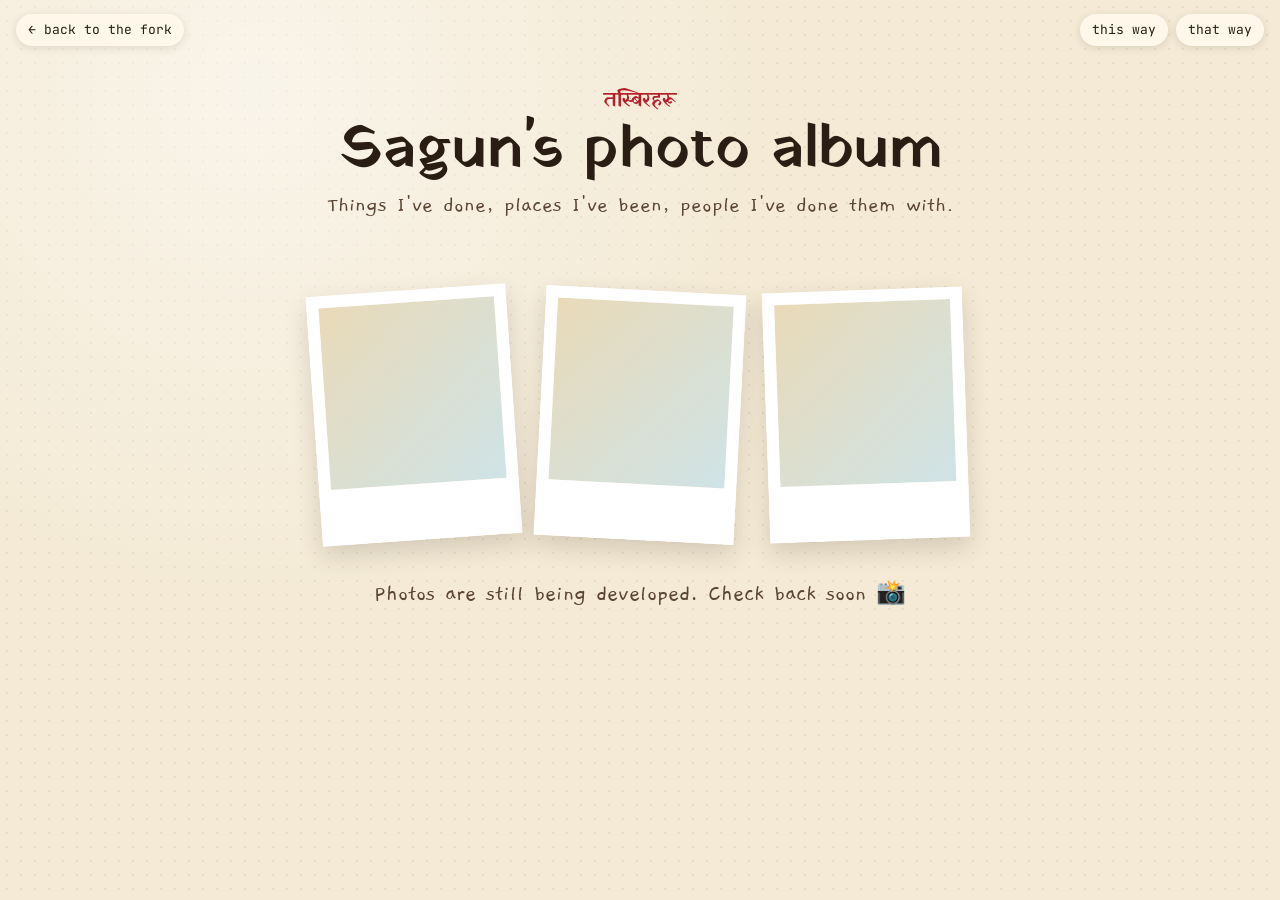
==== photos.html @ cfeebd0d "Photo album page with a photos button on the hello page; climb script with synced side cards, yeti a" ====
<!doctype html>
<html lang="en">
<head>
  <meta charset="utf-8" />
  <meta name="viewport" content="width=device-width, initial-scale=1" />
  <title>Sagun's Photo Album</title>
  <meta name="description" content="Photos of things Sagun has done: research, campus, Nepal, travel and everything in between." />
  <meta name="theme-color" content="#f4ead5" />
  <link rel="icon" href="assets/favicon.svg" type="image/svg+xml" />
  <link rel="preconnect" href="https://fonts.googleapis.com" />
  <link rel="preconnect" href="https://fonts.gstatic.com" crossorigin />
  <link href="https://fonts.googleapis.com/css2?family=Mukta:wght@400;500;700&family=Yatra+One&family=JetBrains+Mono:wght@400;600&family=Gaegu:wght@400;700&display=swap" rel="stylesheet" />
  <link rel="stylesheet" href="css/base.css" />
  <link rel="stylesheet" href="css/photos.css" />
</head>
<body class="album">
  <header class="album__top">
    <a href="index.html">← back to the fork</a>
    <nav>
      <a href="this-way.html">this way</a>
      <a href="that-way.html">that way</a>
    </nav>
  </header>

  <main class="album__main">
    <header class="album__head">
      <p class="album__kicker" lang="ne">तस्बिरहरू</p>
      <h1>Sagun's photo album</h1>
      <p class="album__sub">Things I've done, places I've been, people I've done them with.</p>
    </header>

    <div class="album__filters" role="toolbar" aria-label="Filter photos" hidden></div>

    <ul class="album__grid" aria-live="polite"></ul>

    <div class="album__empty" hidden>
      <div class="album__blank" style="--r:-4deg"></div>
      <div class="album__blank" style="--r:3deg"></div>
      <div class="album__blank" style="--r:-2deg"></div>
      <p>Photos are still being developed. Check back soon 📸</p>
    </div>
  </main>

  <div class="lightbox" role="dialog" aria-modal="true" aria-label="Photo" hidden>
    <button class="lightbox__close" type="button" aria-label="Close">×</button>
    <button class="lightbox__nav lightbox__nav--prev" type="button" aria-label="Previous photo">‹</button>
    <figure class="lightbox__card">
      <img class="lightbox__img" alt="" />
      <figcaption>
        <h2 class="lightbox__title"></h2>
        <p class="lightbox__caption"></p>
        <p class="lightbox__meta"></p>
      </figcaption>
    </figure>
    <button class="lightbox__nav lightbox__nav--next" type="button" aria-label="Next photo">›</button>
  </div>

  <script src="js/content.js"></script>
  <script src="js/photos.js"></script>
</body>
</html>
---- css/base.css ----
:root {
  --ink: #2a1d14;
  --ink-soft: #5b4636;
  --paper: #f4ead5;
  --paper-2: #e9dab8;
  --red: #b3202a;
  --gold: #e3a526;
  --forest: #13301f;
  --moss: #5b7f3a;
  --lake: #2f7f99;
  --wood: #6b4226;
  --wood-2: #8a5a35;
  --cream: #fff8ea;

  --font-display: "Yatra One", "Mukta", system-ui, sans-serif;
  --font-body: "Mukta", system-ui, -apple-system, "Segoe UI", sans-serif;
  --font-mono: "JetBrains Mono", ui-monospace, Menlo, monospace;

  /* Sagun's look — tweak the outfit here */
  --hair: #141217;            /* black */
  --hair-dark: #0b0a0d;
  --hair-tips: #6b8a43;       /* olive-green ends */
  --hair-tips-dark: #445f2e;
  --bangs: #1b2c48;           /* deep black-blue front pieces */
  --bangs-dark: #0e1626;
  --pants: #6b6a48;           /* olive cargo pants */
  --pants-dark: #4f4e34;
  --skin: #c99068;
  --skin-shade: #b27a53;
  --top: #151116;             /* black smocked tube top */
  --top-smock: #2e2830;
  --shoe: #2a1a12;

  /* dhaka-weave ribbon used as a motif everywhere */
  --dhaka: url("data:image/svg+xml,%3Csvg xmlns='http://www.w3.org/2000/svg' width='16' height='16'%3E%3Crect width='16' height='16' fill='%23b3202a'/%3E%3Cpath d='M0 8L8 0L16 8L8 16Z' fill='%231d1a1a'/%3E%3Cpath d='M4 8L8 4L12 8L8 12Z' fill='%23e3a526'/%3E%3Crect x='7' y='7' width='2' height='2' fill='%23fff6e4'/%3E%3C/svg%3E");
}

*,
*::before,
*::after {
  box-sizing: border-box;
}

html,
body {
  margin: 0;
  padding: 0;
}

body {
  font-family: var(--font-body);
  color: var(--ink);
  background: var(--forest);
  font-size: 18px;
  line-height: 1.55;
  -webkit-font-smoothing: antialiased;
  overflow-x: hidden;
}

a {
  color: inherit;
}

img,
svg {
  display: block;
  max-width: 100%;
}

.visually-hidden {
  position: absolute !important;
  width: 1px;
  height: 1px;
  overflow: hidden;
  clip: rect(0 0 0 0);
  white-space: nowrap;
}

.scene-canvas {
  position: fixed;
  inset: 0;
  width: 100%;
  height: 100%;
  z-index: 0;
  display: block;
}

.dhaka-strip {
  height: 10px;
  background: var(--dhaka);
  background-size: 10px 10px;
}

/* character animation */
.sagun {
  width: 100%;
  height: 100%;
  overflow: visible;
}
.sagun__arm-wave {
  transform-box: view-box;
  transform-origin: 131px 139px;
  animation: sagun-wave 1.4s ease-in-out infinite;
}
.sagun__head {
  transform-box: view-box;
  transform-origin: 100px 120px;
  animation: sagun-tilt 2.8s ease-in-out infinite;
}
.sagun__eyes {
  transform-box: view-box;
  transform-origin: 100px 86px;
  animation: sagun-blink 4.5s infinite;
}
@keyframes sagun-wave {
  0%, 100% { transform: rotate(0deg); }
  25% { transform: rotate(-16deg); }
  50% { transform: rotate(6deg); }
  75% { transform: rotate(-12deg); }
}
@keyframes sagun-tilt {
  0%, 100% { transform: rotate(-2deg); }
  50% { transform: rotate(3deg); }
}
@keyframes sagun-blink {
  0%, 94%, 100% { transform: scaleY(1); }
  96% { transform: scaleY(0.1); }
}

/* walking pose: legs scissor, arms swing, body bobs */
.sagun__leg,
.sagun__swing,
.sagun__body {
  transform-box: view-box;
}
.sagun__leg--l { transform-origin: 86px 210px; }
.sagun__leg--r { transform-origin: 114px 210px; }
.sagun__swing { transform-origin: 69px 139px; }
.sagun--walk .sagun__leg--l { animation: sagun-step 0.7s linear infinite; }
.sagun--walk .sagun__leg--r { animation: sagun-step 0.7s linear -0.35s infinite; }
.sagun--walk .sagun__swing--l { animation: sagun-swing 0.7s ease-in-out infinite; }
.sagun--walk .sagun__swing--r { animation: sagun-swing 0.7s ease-in-out -0.35s infinite; }
.sagun--walk .sagun__body { transform-origin: 100px 340px; animation: sagun-bob 0.35s ease-in-out infinite alternate; }
/* a clear stride: one leg lifts and swings forward while the other plants */
@keyframes sagun-step {
  0%, 100% { transform: rotate(-9deg) translateY(-9px); }
  25% { transform: rotate(0deg) translateY(-4px); }
  50% { transform: rotate(8deg) translateY(0); }
  75% { transform: rotate(0deg) translateY(0); }
}
@keyframes sagun-swing {
  0%, 100% { transform: rotate(14deg); }
  50% { transform: rotate(-14deg); }
}
@keyframes sagun-bob {
  from { transform: translateY(0) rotate(-1.5deg); }
  to { transform: translateY(-6px) rotate(1.5deg); }
}

/* a walker shows the wave pose when idle, the walk pose while moving */
.walker {
  display: block;
  aspect-ratio: 200 / 360;
}
.walker__pose {
  position: absolute;
  inset: 0;
  display: block;
  transition: opacity 0.15s;
}
.walker__pose--walk,
.walker.is-walking .walker__pose--wave {
  opacity: 0;
}
.walker.is-walking .walker__pose--walk {
  opacity: 1;
}

@media (prefers-reduced-motion: reduce) {
  *,
  *::before,
  *::after {
    animation-duration: 0.001ms !important;
    animation-iteration-count: 1 !important;
    transition-duration: 0.001ms !important;
    scroll-behavior: auto !important;
  }
  /* the walk cycle only plays while the reader is scrolling, so keep it */
  .sagun--walk .sagun__leg,
  .sagun--walk .sagun__swing,
  .sagun--walk .sagun__body {
    animation-duration: 0.7s !important;
    animation-iteration-count: infinite !important;
  }
  .sagun--walk .sagun__body {
    animation-duration: 0.35s !important;
  }
}

:focus-visible {
  outline: 3px solid var(--gold);
  outline-offset: 3px;
}

/* sound on/off */
.sound-toggle {
  position: fixed;
  z-index: 12;
  right: 16px;
  bottom: 16px;
  padding: 8px 14px;
  border: 0;
  border-radius: 99px;
  font: 600 14px var(--font-body);
  color: var(--ink);
  background: rgba(255, 248, 234, 0.92);
  box-shadow: 0 6px 16px rgba(0, 0, 0, 0.18);
  cursor: pointer;
}
.sound-toggle[aria-pressed="false"] {
  animation: sound-nudge 2.4s 2s ease-in-out 3;
}
@keyframes sound-nudge {
  0%, 100% { transform: none; }
  10% { transform: rotate(-6deg) scale(1.06); }
  20% { transform: rotate(5deg) scale(1.06); }
  30% { transform: none; }
}
/* on the climb the altimeter owns the bottom-right on phones */
body.trail .sound-toggle {
  left: 16px;
  right: auto;
}

/* talking: the smile gives way to a mouth that opens and closes */
.sagun__mouth {
  opacity: 0;
  transform-box: fill-box;
  transform-origin: 50% 30%;
}
.is-talking .sagun__smile {
  opacity: 0;
}
.is-talking .sagun__mouth {
  opacity: 1;
  animation: sagun-talk 0.26s ease-in-out infinite alternate;
}
@keyframes sagun-talk {
  from { transform: scaleY(0.25); }
  to { transform: scaleY(1); }
}
/* on the climb (seen from behind) a little head-bob while she talks */
.hiker.is-talking .hiker__fig {
  animation: hiker-nod 0.5s ease-in-out infinite alternate;
}
@keyframes hiker-nod {
  from { transform: translateY(0) rotate(-0.6deg); }
  to { transform: translateY(-1.5px) rotate(0.6deg); }
}
@media (prefers-reduced-motion: reduce) {
  .is-talking .sagun__mouth { animation-duration: 0.26s !important; animation-iteration-count: infinite !important; }
}
---- css/photos.css ----
/* Photo album page: a scrapbook wall of polaroids */
.album {
  --hand: "Gaegu", "Mukta", cursive;
  min-height: 100vh;
  margin: 0;
  color: var(--ink);
  font-family: var(--font-body);
  background:
    radial-gradient(circle at 20% 10%, rgba(255, 255, 255, 0.5), transparent 40%),
    radial-gradient(rgba(107, 66, 38, 0.08) 1px, transparent 1.4px) 0 0 / 14px 14px,
    var(--paper);
}
.album.is-locked {
  overflow: hidden;
}

.album__top {
  display: flex;
  justify-content: space-between;
  align-items: center;
  gap: 12px;
  padding: 14px 16px;
  font-family: var(--font-mono);
  font-size: 13px;
}
.album__top nav {
  display: flex;
  gap: 8px;
}
.album__top a {
  padding: 6px 12px;
  border-radius: 99px;
  color: var(--ink);
  text-decoration: none;
  background: var(--cream);
  box-shadow: 0 2px 8px rgba(42, 29, 20, 0.12);
}
.album__top a:hover,
.album__top a:focus-visible {
  background: #fff;
}

.album__main {
  max-width: 1180px;
  margin: 0 auto;
  padding: 8px 16px 72px;
}
.album__head {
  text-align: center;
  margin: 18px 0 26px;
}
.album__kicker {
  margin: 0;
  font-family: var(--font-display);
  font-size: 20px;
  color: var(--red);
}
.album__head h1 {
  margin: 2px 0 6px;
  font-family: var(--font-display);
  font-weight: 400;
  font-size: clamp(36px, 6vw, 60px);
  line-height: 1.05;
}
.album__sub {
  margin: 0;
  font-family: var(--hand);
  font-size: 23px;
  color: var(--ink-soft);
}

/* filter chips */
.album__filters {
  display: flex;
  flex-wrap: wrap;
  justify-content: center;
  gap: 8px;
  margin: 0 0 30px;
}
.chip {
  padding: 6px 14px;
  border: 2px solid var(--ink);
  border-radius: 99px;
  font: 600 13px var(--font-mono);
  color: var(--ink);
  background: transparent;
  cursor: pointer;
  text-transform: lowercase;
}
.chip[aria-pressed="true"] {
  color: var(--cream);
  background: var(--ink);
}
.chip:hover {
  background: rgba(42, 29, 20, 0.08);
}
.chip[aria-pressed="true"]:hover {
  background: var(--ink);
}

/* the wall: even grid, in the order photos are listed */
.album__grid {
  list-style: none;
  margin: 0;
  padding: 0;
  display: grid;
  grid-template-columns: repeat(auto-fill, minmax(230px, 1fr));
  gap: 38px 30px;
  align-items: start;
}
.snap {
  position: relative;
  margin: 0;
  padding: 12px 12px 14px;
  background: #fff;
  box-shadow: 0 10px 24px rgba(42, 29, 20, 0.18);
  transform: rotate(var(--r, 0deg));
  transition: transform 0.35s cubic-bezier(0.3, 1.7, 0.5, 1), box-shadow 0.35s;
  animation: snap-in 0.6s both;
}
.snap[hidden] {
  display: none;
}
.snap::before {
  /* washi tape */
  content: "";
  position: absolute;
  top: -11px;
  left: 50%;
  width: 72px;
  height: 22px;
  margin-left: -36px;
  background: rgba(227, 165, 38, 0.55);
  transform: rotate(calc(var(--r, 0deg) * -1.6));
  box-shadow: 0 1px 2px rgba(0, 0, 0, 0.08);
}
.snap:nth-child(3n + 2)::before {
  background: rgba(47, 127, 153, 0.45);
}
.snap:nth-child(3n)::before {
  background: rgba(179, 32, 42, 0.4);
}
.snap:hover,
.snap:focus-within {
  transform: rotate(0deg) scale(1.03);
  box-shadow: 0 16px 34px rgba(42, 29, 20, 0.24);
  z-index: 1;
}
.snap__btn {
  display: block;
  width: 100%;
  padding: 0;
  border: 0;
  background: #eee4cf;
  cursor: zoom-in;
}
.snap__btn img {
  display: block;
  width: 100%;
  aspect-ratio: 4 / 5;
  object-fit: cover;
  object-position: var(--focus, 50% 50%);
}
.snap h3 {
  margin: 10px 0 0;
  font-family: var(--hand);
  font-weight: 700;
  font-size: 25px;
  line-height: 1.05;
}
.snap__caption {
  margin: 4px 0 0;
  font-family: var(--hand);
  font-size: 19px;
  line-height: 1.2;
  color: var(--ink-soft);
}
.snap__meta {
  margin: 8px 0 0;
  font-family: var(--font-mono);
  font-size: 11px;
  color: var(--lake);
}
@keyframes snap-in {
  from {
    opacity: 0;
    transform: translateY(18px) rotate(var(--r, 0deg));
  }
}

/* nothing uploaded yet */
.album__empty {
  display: flex;
  flex-wrap: wrap;
  justify-content: center;
  gap: 26px;
  padding-top: 10px;
}
.album__empty[hidden] {
  display: none;
}
.album__blank {
  width: 200px;
  height: 250px;
  border: 12px solid #fff;
  border-bottom-width: 56px;
  background: linear-gradient(135deg, #e9dab8, #cfe3e6);
  box-shadow: 0 10px 24px rgba(42, 29, 20, 0.16);
  transform: rotate(var(--r));
}
.album__empty p {
  flex-basis: 100%;
  margin: 10px 0 0;
  text-align: center;
  font-family: var(--hand);
  font-size: 24px;
  color: var(--ink-soft);
}

/* lightbox */
.lightbox {
  position: fixed;
  inset: 0;
  z-index: 20;
  display: grid;
  grid-template-columns: auto 1fr auto;
  align-items: center;
  gap: 8px;
  padding: 16px;
  background: rgba(24, 17, 12, 0.86);
  animation: fade 0.2s both;
}
.lightbox[hidden] {
  display: none;
}
.lightbox__card {
  justify-self: center;
  max-width: min(960px, 100%);
  margin: 0;
  padding: 14px 14px 18px;
  background: #fff;
  box-shadow: 0 20px 60px rgba(0, 0, 0, 0.4);
  animation: pop 0.3s cubic-bezier(0.3, 1.5, 0.5, 1) both;
}
.lightbox__img {
  display: block;
  max-width: 100%;
  max-height: 72vh;
  margin: 0 auto;
  object-fit: contain;
}
.lightbox__title {
  margin: 12px 0 0;
  font-family: var(--hand);
  font-size: 30px;
  line-height: 1.05;
}
.lightbox__caption {
  margin: 4px 0 0;
  font-family: var(--hand);
  font-size: 21px;
  color: var(--ink-soft);
}
.lightbox__caption:empty,
.lightbox__meta:empty {
  display: none;
}
.lightbox__meta {
  margin: 8px 0 0;
  font-family: var(--font-mono);
  font-size: 12px;
  color: var(--lake);
}
.lightbox__close,
.lightbox__nav {
  display: grid;
  place-items: center;
  width: 46px;
  height: 46px;
  border: 0;
  border-radius: 50%;
  font-size: 30px;
  line-height: 1;
  color: var(--ink);
  background: var(--cream);
  cursor: pointer;
}
.lightbox__nav[hidden] {
  visibility: hidden;
  display: grid;
}
.lightbox__close {
  position: absolute;
  top: 14px;
  right: 14px;
}
@keyframes fade {
  from {
    opacity: 0;
  }
}
@keyframes pop {
  from {
    transform: scale(0.94);
    opacity: 0;
  }
}

@media (max-width: 620px) {
  .album__grid {
    grid-template-columns: repeat(2, 1fr);
    gap: 26px 16px;
  }
  .snap {
    padding: 8px 8px 10px;
  }
  .snap h3 {
    font-size: 20px;
  }
  .snap__caption {
    font-size: 16px;
  }
  .lightbox {
    grid-template-columns: 1fr;
    padding: 64px 12px 12px;
  }
  .lightbox__nav {
    display: none;
  }
}

@media (prefers-reduced-motion: reduce) {
  .snap,
  .lightbox,
  .lightbox__card {
    animation: none;
  }
}
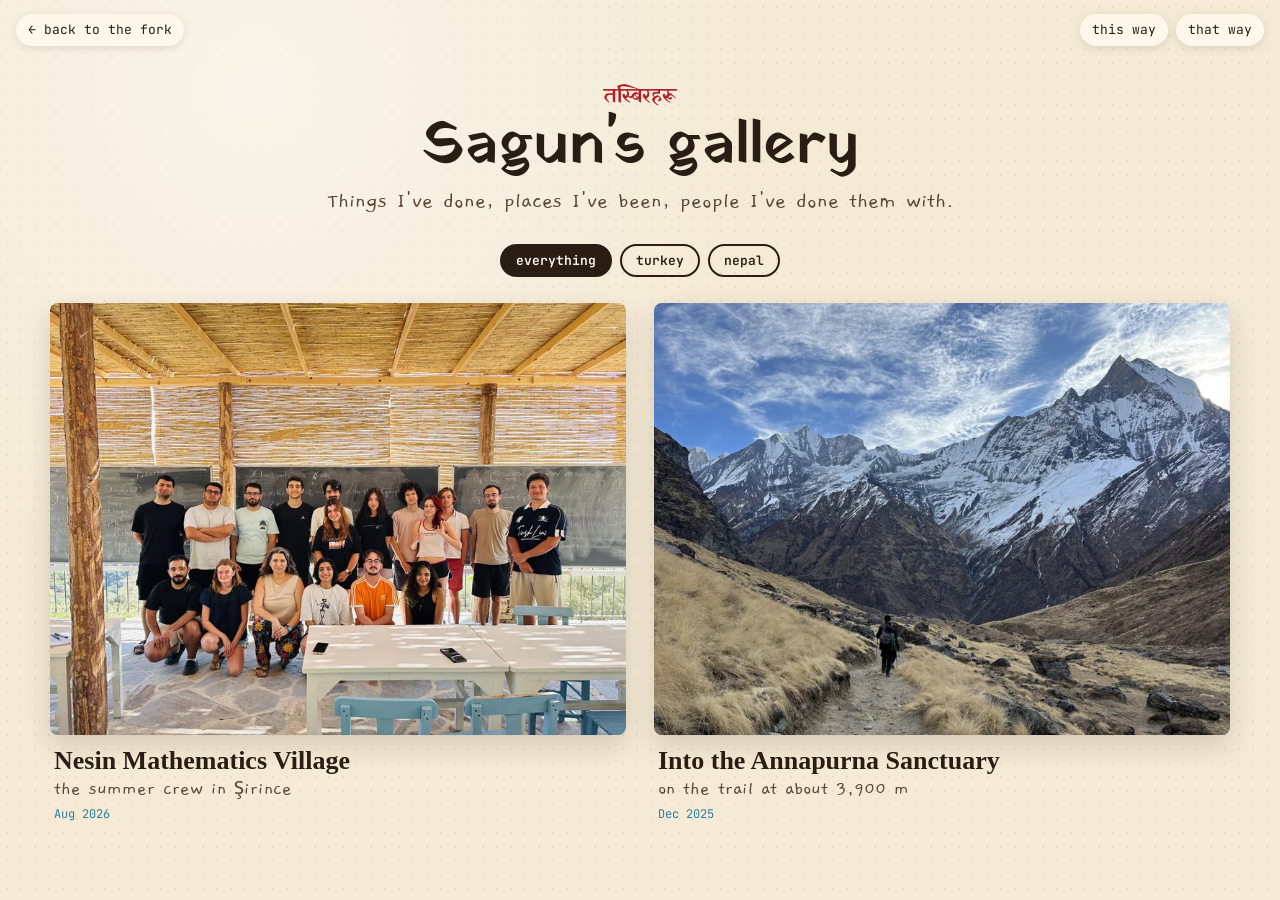
==== commit cd65c096: "Gallery: two-column scrolling layout, auto-built from assets/album via GitHub Action; first photos f" ====
--- a/photos.html
+++ b/photos.html
@@ -3,7 +3,7 @@
 <head>
   <meta charset="utf-8" />
   <meta name="viewport" content="width=device-width, initial-scale=1" />
-  <title>Sagun's Photo Album</title>
+  <title>Sagun's Gallery</title>
   <meta name="description" content="Photos of things Sagun has done: research, campus, Nepal, travel and everything in between." />
   <meta name="theme-color" content="#f4ead5" />
   <link rel="icon" href="assets/favicon.svg" type="image/svg+xml" />
@@ -25,13 +25,13 @@
   <main class="album__main">
     <header class="album__head">
       <p class="album__kicker" lang="ne">तस्बिरहरू</p>
-      <h1>Sagun's photo album</h1>
+      <h1>Sagun's gallery</h1>
       <p class="album__sub">Things I've done, places I've been, people I've done them with.</p>
     </header>
 
     <div class="album__filters" role="toolbar" aria-label="Filter photos" hidden></div>
 
-    <ul class="album__grid" aria-live="polite"></ul>
+    <div class="gallery" aria-live="polite"></div>
 
     <div class="album__empty" hidden>
       <div class="album__blank" style="--r:-4deg"></div>
@@ -44,7 +44,7 @@
   <div class="lightbox" role="dialog" aria-modal="true" aria-label="Photo" hidden>
     <button class="lightbox__close" type="button" aria-label="Close">×</button>
     <button class="lightbox__nav lightbox__nav--prev" type="button" aria-label="Previous photo">‹</button>
-    <figure class="lightbox__card">
+    <figure class="lightbox__fig">
       <img class="lightbox__img" alt="" />
       <figcaption>
         <h2 class="lightbox__title"></h2>
@@ -53,6 +53,7 @@
       </figcaption>
     </figure>
     <button class="lightbox__nav lightbox__nav--next" type="button" aria-label="Next photo">›</button>
+    <p class="lightbox__count" aria-hidden="true"></p>
   </div>
 
   <script src="js/content.js"></script>
--- a/css/photos.css
+++ b/css/photos.css
@@ -1,4 +1,4 @@
-/* Photo album page: a scrapbook wall of polaroids */
+/* Gallery page: justified rows of photos on warm paper */
 .album {
   --hand: "Gaegu", "Mukta", cursive;
   min-height: 100vh;
@@ -41,13 +41,13 @@
 }
 
 .album__main {
-  max-width: 1180px;
+  max-width: 1400px;
   margin: 0 auto;
-  padding: 8px 16px 72px;
+  padding: 8px 20px 72px;
 }
 .album__head {
   text-align: center;
-  margin: 18px 0 26px;
+  margin: 14px 0 24px;
 }
 .album__kicker {
   margin: 0;
@@ -69,13 +69,13 @@
   color: var(--ink-soft);
 }
 
-/* filter chips */
+/* category filters */
 .album__filters {
   display: flex;
   flex-wrap: wrap;
   justify-content: center;
   gap: 8px;
-  margin: 0 0 30px;
+  margin: 0 0 26px;
 }
 .chip {
   padding: 6px 14px;
@@ -87,104 +87,87 @@
   cursor: pointer;
   text-transform: lowercase;
 }
+.chip:hover {
+  background: rgba(42, 29, 20, 0.08);
+}
 .chip[aria-pressed="true"] {
   color: var(--cream);
   background: var(--ink);
 }
-.chip:hover {
-  background: rgba(42, 29, 20, 0.08);
-}
-.chip[aria-pressed="true"]:hover {
-  background: var(--ink);
-}
-
-/* the wall: even grid, in the order photos are listed */
-.album__grid {
+
+/* the gallery: two columns you scroll down; photos keep their shape */
+.gallery {
+  display: flex;
+  align-items: flex-start;
+  gap: 28px;
+  max-width: 1180px;
+  margin: 0 auto;
+}
+.gallery__col {
+  flex: 1;
+  min-width: 0;
+  display: flex;
+  flex-direction: column;
+  gap: 36px;
+}
+.tile {
   list-style: none;
-  margin: 0;
-  padding: 0;
-  display: grid;
-  grid-template-columns: repeat(auto-fill, minmax(230px, 1fr));
-  gap: 38px 30px;
-  align-items: start;
-}
-.snap {
-  position: relative;
-  margin: 0;
-  padding: 12px 12px 14px;
-  background: #fff;
-  box-shadow: 0 10px 24px rgba(42, 29, 20, 0.18);
-  transform: rotate(var(--r, 0deg));
-  transition: transform 0.35s cubic-bezier(0.3, 1.7, 0.5, 1), box-shadow 0.35s;
-  animation: snap-in 0.6s both;
-}
-.snap[hidden] {
-  display: none;
-}
-.snap::before {
-  /* washi tape */
-  content: "";
-  position: absolute;
-  top: -11px;
-  left: 50%;
-  width: 72px;
-  height: 22px;
-  margin-left: -36px;
-  background: rgba(227, 165, 38, 0.55);
-  transform: rotate(calc(var(--r, 0deg) * -1.6));
-  box-shadow: 0 1px 2px rgba(0, 0, 0, 0.08);
-}
-.snap:nth-child(3n + 2)::before {
-  background: rgba(47, 127, 153, 0.45);
-}
-.snap:nth-child(3n)::before {
-  background: rgba(179, 32, 42, 0.4);
-}
-.snap:hover,
-.snap:focus-within {
-  transform: rotate(0deg) scale(1.03);
-  box-shadow: 0 16px 34px rgba(42, 29, 20, 0.24);
-  z-index: 1;
-}
-.snap__btn {
+  animation: tile-in 0.6s both;
+}
+.tile__btn {
   display: block;
   width: 100%;
+  aspect-ratio: var(--ar);
   padding: 0;
   border: 0;
-  background: #eee4cf;
+  border-radius: 8px;
+  overflow: hidden;
+  background: #e6d8ba;
+  box-shadow: 0 10px 26px rgba(42, 29, 20, 0.16);
   cursor: zoom-in;
 }
-.snap__btn img {
+.tile__btn img {
   display: block;
   width: 100%;
-  aspect-ratio: 4 / 5;
+  height: 100%;
   object-fit: cover;
-  object-position: var(--focus, 50% 50%);
-}
-.snap h3 {
-  margin: 10px 0 0;
+  transition: transform 0.6s cubic-bezier(0.2, 0.8, 0.2, 1);
+}
+.tile__btn:hover img,
+.tile__btn:focus-visible img {
+  transform: scale(1.03);
+}
+.tile__btn:focus-visible {
+  outline: 3px solid var(--red);
+  outline-offset: 3px;
+}
+.tile__label {
+  padding: 12px 4px 0;
+}
+.tile__label h3 {
+  margin: 0;
   font-family: var(--hand);
   font-weight: 700;
-  font-size: 25px;
+  font-size: 26px;
   line-height: 1.05;
 }
-.snap__caption {
-  margin: 4px 0 0;
-  font-family: var(--hand);
-  font-size: 19px;
+.tile__label p {
+  margin: 3px 0 0;
+  font-family: var(--hand);
+  font-size: 20px;
   line-height: 1.2;
   color: var(--ink-soft);
 }
-.snap__meta {
-  margin: 8px 0 0;
+.tile__label .tile__meta {
+  margin-top: 6px;
   font-family: var(--font-mono);
-  font-size: 11px;
+  font-size: 12px;
   color: var(--lake);
 }
-@keyframes snap-in {
+@keyframes tile-in {
   from {
     opacity: 0;
-    transform: translateY(18px) rotate(var(--r, 0deg));
+    transform: translateY(16px);
   }
 }
 
@@ -217,7 +200,7 @@
   color: var(--ink-soft);
 }
 
-/* lightbox */
+/* full-screen viewer */
 .lightbox {
   position: fixed;
   inset: 0;
@@ -225,51 +208,74 @@
   display: grid;
   grid-template-columns: auto 1fr auto;
   align-items: center;
-  gap: 8px;
-  padding: 16px;
-  background: rgba(24, 17, 12, 0.86);
+  gap: 12px;
+  padding: 20px;
+  background: rgba(16, 11, 8, 0.94);
   animation: fade 0.2s both;
 }
 .lightbox[hidden] {
   display: none;
 }
-.lightbox__card {
-  justify-self: center;
-  max-width: min(960px, 100%);
-  margin: 0;
-  padding: 14px 14px 18px;
-  background: #fff;
-  box-shadow: 0 20px 60px rgba(0, 0, 0, 0.4);
-  animation: pop 0.3s cubic-bezier(0.3, 1.5, 0.5, 1) both;
+.lightbox__fig {
+  display: flex;
+  flex-direction: column;
+  align-items: center;
+  justify-content: center;
+  height: 100%;
+  min-width: 0;
+  margin: 0;
 }
 .lightbox__img {
   display: block;
   max-width: 100%;
-  max-height: 72vh;
-  margin: 0 auto;
+  max-height: calc(100vh - 150px);
+  border-radius: 4px;
   object-fit: contain;
+  box-shadow: 0 20px 60px rgba(0, 0, 0, 0.5);
+  transition: opacity 0.2s;
+  animation: pop 0.3s cubic-bezier(0.3, 1.4, 0.5, 1) both;
+}
+.lightbox__img.is-loading {
+  opacity: 0.4;
+}
+.lightbox figcaption {
+  max-width: 720px;
+  padding-top: 14px;
+  text-align: center;
+  color: #f6eedd;
 }
 .lightbox__title {
-  margin: 12px 0 0;
-  font-family: var(--hand);
-  font-size: 30px;
+  margin: 0;
+  font-family: var(--hand);
+  font-weight: 700;
+  font-size: 28px;
   line-height: 1.05;
 }
 .lightbox__caption {
   margin: 4px 0 0;
   font-family: var(--hand);
   font-size: 21px;
-  color: var(--ink-soft);
-}
+  opacity: 0.9;
+}
+.lightbox__meta {
+  margin: 6px 0 0;
+  font-family: var(--font-mono);
+  font-size: 12px;
+  color: #9fd0de;
+}
+.lightbox__title:empty,
 .lightbox__caption:empty,
 .lightbox__meta:empty {
   display: none;
 }
-.lightbox__meta {
-  margin: 8px 0 0;
+.lightbox__count {
+  position: absolute;
+  top: 22px;
+  left: 22px;
+  margin: 0;
   font-family: var(--font-mono);
   font-size: 12px;
-  color: var(--lake);
+  color: rgba(246, 238, 221, 0.7);
 }
 .lightbox__close,
 .lightbox__nav {
@@ -286,8 +292,8 @@
   cursor: pointer;
 }
 .lightbox__nav[hidden] {
+  display: grid;
   visibility: hidden;
-  display: grid;
 }
 .lightbox__close {
   position: absolute;
@@ -301,38 +307,43 @@
 }
 @keyframes pop {
   from {
-    transform: scale(0.94);
+    transform: scale(0.96);
     opacity: 0;
   }
 }
 
-@media (max-width: 620px) {
-  .album__grid {
-    grid-template-columns: repeat(2, 1fr);
-    gap: 26px 16px;
-  }
-  .snap {
-    padding: 8px 8px 10px;
-  }
-  .snap h3 {
-    font-size: 20px;
-  }
-  .snap__caption {
-    font-size: 16px;
+@media (max-width: 640px) {
+  .album__main {
+    padding: 4px 14px 56px;
+  }
+  .gallery__col {
+    gap: 28px;
+  }
+  .tile__label h3 {
+    font-size: 23px;
+  }
+  .tile__label p {
+    font-size: 18px;
   }
   .lightbox {
     grid-template-columns: 1fr;
-    padding: 64px 12px 12px;
+    padding: 64px 10px 16px;
   }
   .lightbox__nav {
     display: none;
   }
+  .lightbox__nav[hidden] {
+    display: none;
+  }
 }
 
 @media (prefers-reduced-motion: reduce) {
-  .snap,
+  .tile,
   .lightbox,
-  .lightbox__card {
+  .lightbox__img {
     animation: none;
   }
-}
+  .tile__btn img {
+    transition: none;
+  }
+}
